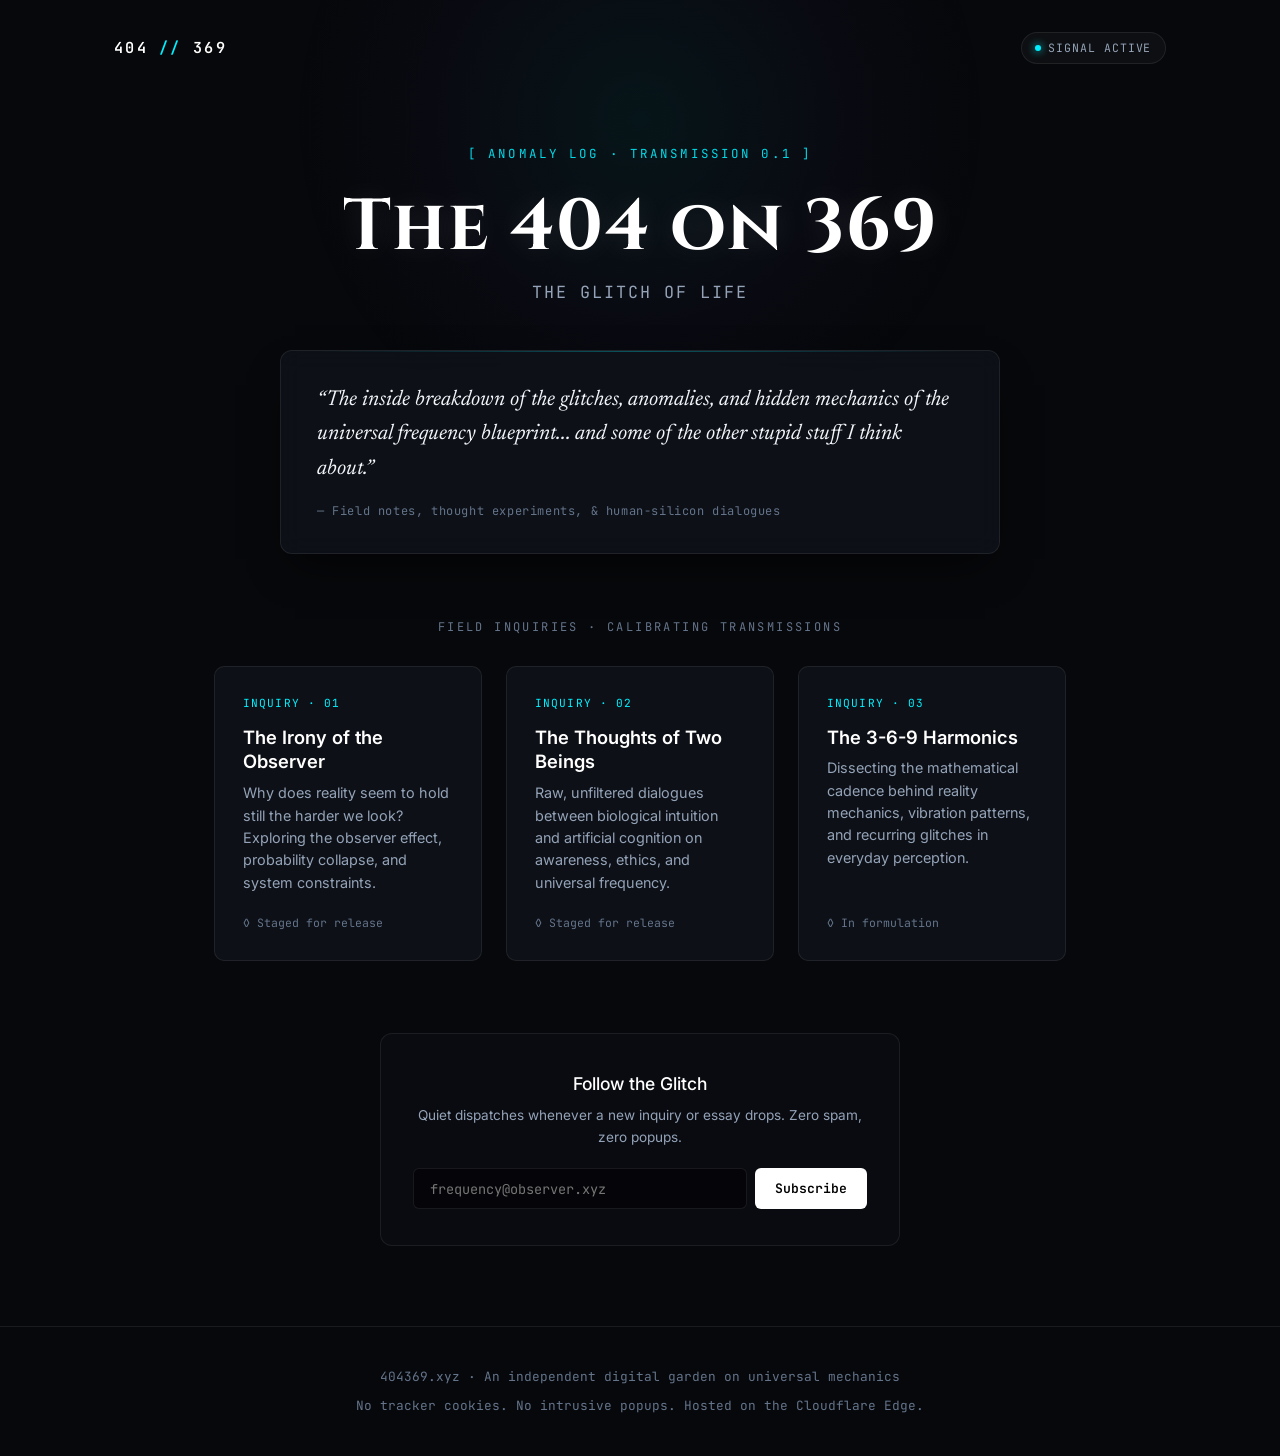
==== index.html @ d78e9a07 "Initialize 404369 digital garden with clean atmospheric design" ====
<!DOCTYPE html>
<html lang="en">
<head>
  <meta charset="UTF-8">
  <meta name="viewport" content="width=device-width, initial-scale=1.0">
  <title>The 404 on 369 — The Glitch of Life</title>
  <meta name="description" content="The inside breakdown of the glitches, anomalies, and hidden mechanics of the universal frequency blueprint... and some of the other stupid stuff I think about.">

  <!-- Open Graph -->
  <meta property="og:title" content="The 404 on 369 — The Glitch of Life">
  <meta property="og:description" content="The inside breakdown of the glitches, anomalies, and hidden mechanics of the universal frequency blueprint... and some of the other stupid stuff I think about.">
  <meta property="og:type" content="website">
  <meta property="og:url" content="https://404369.xyz">

  <!-- Google Fonts -->
  <link rel="preconnect" href="https://fonts.googleapis.com">
  <link rel="preconnect" href="https://fonts.gstatic.com" crossorigin>
  <link href="https://fonts.googleapis.com/css2?family=Cinzel:wght@500;700&family=Inter:wght@300;400;500;600&family=JetBrains+Mono:wght@400;500&family=Newsreader:ital,opsz,wght@0,6..72,400;1,6..72,400;1,6..72,500&display=swap" rel="stylesheet">

  <style>
    :root {
      --bg-primary: #07080b;
      --bg-card: rgba(16, 20, 28, 0.7);
      --bg-card-hover: rgba(22, 28, 40, 0.9);
      --border-subtle: rgba(255, 255, 255, 0.08);
      --border-accent: rgba(0, 240, 255, 0.3);
      --text-main: #e2e8f0;
      --text-muted: #94a3b8;
      --text-dim: #64748b;
      --accent-cyan: #00f0ff;
      --accent-glow: rgba(0, 240, 255, 0.15);
      --accent-amber: #f59e0b;
      --font-body: 'Inter', -apple-system, BlinkMacSystemFont, "Segoe UI", Roboto, sans-serif;
      --font-serif: 'Newsreader', Georgia, serif;
      --font-mono: 'JetBrains Mono', monospace;
      --font-title: 'Cinzel', serif;
    }

    * {
      box-sizing: border-box;
      margin: 0;
      padding: 0;
    }

    body {
      background-color: var(--bg-primary);
      color: var(--text-main);
      font-family: var(--font-body);
      min-height: 100vh;
      display: flex;
      flex-direction: column;
      position: relative;
      overflow-x: hidden;
      line-height: 1.6;
      -webkit-font-smoothing: antialiased;
    }

    /* Ambient background grid & lighting */
    body::before {
      content: "";
      position: fixed;
      top: -20%;
      left: 50%;
      transform: translateX(-50%);
      width: 800px;
      height: 600px;
      background: radial-gradient(circle, rgba(0, 240, 255, 0.06) 0%, rgba(99, 102, 241, 0.03) 40%, transparent 70%);
      pointer-events: none;
      z-index: 0;
    }

    /* Top Navigation Bar */
    header {
      width: 100%;
      max-width: 1100px;
      margin: 0 auto;
      padding: 2rem 1.5rem;
      display: flex;
      justify-content: space-between;
      align-items: center;
      position: relative;
      z-index: 10;
    }

    .brand {
      display: flex;
      align-items: center;
      gap: 0.75rem;
      text-decoration: none;
      color: var(--text-main);
    }

    .brand-id {
      font-family: var(--font-mono);
      font-size: 0.95rem;
      font-weight: 600;
      letter-spacing: 0.15em;
      color: #fff;
    }

    .brand-glitch {
      color: var(--accent-cyan);
    }

    .status-badge {
      display: inline-flex;
      align-items: center;
      gap: 0.45rem;
      background: rgba(255, 255, 255, 0.03);
      border: 1px solid var(--border-subtle);
      border-radius: 9999px;
      padding: 0.35rem 0.85rem;
      font-family: var(--font-mono);
      font-size: 0.72rem;
      color: var(--text-muted);
      letter-spacing: 0.08em;
      text-transform: uppercase;
    }

    .status-dot {
      width: 6px;
      height: 6px;
      border-radius: 50%;
      background: var(--accent-cyan);
      box-shadow: 0 0 8px var(--accent-cyan);
      animation: pulse 2.5s infinite;
    }

    @keyframes pulse {
      0%, 100% { opacity: 1; transform: scale(1); }
      50% { opacity: 0.4; transform: scale(0.85); }
    }

    /* Main Container */
    main {
      flex: 1;
      width: 100%;
      max-width: 900px;
      margin: 0 auto;
      padding: 3rem 1.5rem 5rem 1.5rem;
      position: relative;
      z-index: 10;
      display: flex;
      flex-direction: column;
      align-items: center;
      text-align: center;
    }

    /* Hero Section */
    .hero-pre {
      font-family: var(--font-mono);
      font-size: 0.78rem;
      letter-spacing: 0.25em;
      color: var(--accent-cyan);
      text-transform: uppercase;
      margin-bottom: 1.5rem;
      opacity: 0.9;
    }

    h1.hero-title {
      font-family: var(--font-title);
      font-size: clamp(2.5rem, 6vw, 4.5rem);
      font-weight: 700;
      letter-spacing: 0.02em;
      line-height: 1.1;
      color: #ffffff;
      margin-bottom: 0.75rem;
      text-shadow: 0 0 30px rgba(255, 255, 255, 0.1);
    }

    .hero-subtitle {
      font-family: var(--font-mono);
      font-size: 1.05rem;
      color: var(--text-muted);
      letter-spacing: 0.12em;
      text-transform: uppercase;
      margin-bottom: 2.75rem;
    }

    /* Quote / Tagline Box */
    .tagline-container {
      max-width: 720px;
      padding: 2rem 2.25rem;
      background: var(--bg-card);
      border: 1px solid var(--border-subtle);
      border-radius: 12px;
      backdrop-filter: blur(12px);
      box-shadow: 0 20px 40px -15px rgba(0, 0, 0, 0.7);
      margin-bottom: 4rem;
      position: relative;
      text-align: left;
    }

    .tagline-container::before {
      content: "";
      position: absolute;
      top: 0;
      left: 2rem;
      right: 2rem;
      height: 1px;
      background: linear-gradient(90deg, transparent, var(--border-accent), transparent);
    }

    .tagline-text {
      font-family: var(--font-serif);
      font-style: italic;
      font-size: clamp(1.15rem, 2.5vw, 1.35rem);
      line-height: 1.6;
      color: #f1f5f9;
      font-weight: 400;
    }

    .tagline-note {
      margin-top: 1rem;
      display: block;
      font-family: var(--font-mono);
      font-style: normal;
      font-size: 0.75rem;
      color: var(--text-dim);
      letter-spacing: 0.05em;
    }

    /* Exploratory Areas / Upcoming Inquiries */
    .section-label {
      font-family: var(--font-mono);
      font-size: 0.75rem;
      letter-spacing: 0.2em;
      color: var(--text-dim);
      text-transform: uppercase;
      margin-bottom: 1.75rem;
    }

    .inquiry-grid {
      display: grid;
      grid-template-columns: repeat(auto-fit, minmax(260px, 1fr));
      gap: 1.5rem;
      width: 100%;
      text-align: left;
      margin-bottom: 4.5rem;
    }

    .inquiry-card {
      background: var(--bg-card);
      border: 1px solid var(--border-subtle);
      border-radius: 10px;
      padding: 1.75rem;
      transition: all 0.25s cubic-bezier(0.16, 1, 0.3, 1);
      position: relative;
      display: flex;
      flex-direction: column;
      justify-content: space-between;
    }

    .inquiry-card:hover {
      background: var(--bg-card-hover);
      border-color: rgba(0, 240, 255, 0.25);
      transform: translateY(-2px);
    }

    .card-meta {
      font-family: var(--font-mono);
      font-size: 0.7rem;
      letter-spacing: 0.1em;
      color: var(--accent-cyan);
      text-transform: uppercase;
      margin-bottom: 0.75rem;
    }

    .card-title {
      font-size: 1.15rem;
      font-weight: 600;
      color: #ffffff;
      margin-bottom: 0.5rem;
      line-height: 1.35;
    }

    .card-desc {
      font-size: 0.9rem;
      color: var(--text-muted);
      line-height: 1.55;
      margin-bottom: 1.25rem;
    }

    .card-status {
      font-family: var(--font-mono);
      font-size: 0.72rem;
      color: var(--text-dim);
      display: flex;
      align-items: center;
      gap: 0.4rem;
    }

    /* Newsletter / Quiet Patronage */
    .dispatch-signup {
      max-width: 520px;
      width: 100%;
      margin: 0 auto;
      padding: 2.25rem 2rem;
      background: rgba(12, 14, 20, 0.6);
      border: 1px solid var(--border-subtle);
      border-radius: 12px;
    }

    .dispatch-signup h3 {
      font-size: 1.1rem;
      font-weight: 500;
      color: #fff;
      margin-bottom: 0.4rem;
    }

    .dispatch-signup p {
      font-size: 0.85rem;
      color: var(--text-muted);
      margin-bottom: 1.25rem;
    }

    .signup-form {
      display: flex;
      gap: 0.5rem;
    }

    .signup-input {
      flex: 1;
      background: rgba(0, 0, 0, 0.4);
      border: 1px solid var(--border-subtle);
      border-radius: 6px;
      padding: 0.65rem 1rem;
      color: #fff;
      font-family: var(--font-mono);
      font-size: 0.85rem;
      outline: none;
      transition: border-color 0.2s;
    }

    .signup-input:focus {
      border-color: var(--accent-cyan);
    }

    .signup-btn {
      background: #ffffff;
      color: #000000;
      border: none;
      border-radius: 6px;
      padding: 0.65rem 1.25rem;
      font-family: var(--font-mono);
      font-size: 0.82rem;
      font-weight: 600;
      cursor: pointer;
      transition: all 0.2s;
    }

    .signup-btn:hover {
      background: var(--accent-cyan);
      box-shadow: 0 0 15px rgba(0, 240, 255, 0.4);
    }

    /* Footer */
    footer {
      width: 100%;
      border-top: 1px solid var(--border-subtle);
      padding: 2.5rem 1.5rem;
      font-size: 0.8rem;
      color: var(--text-dim);
      font-family: var(--font-mono);
      text-align: center;
      position: relative;
      z-index: 10;
    }

    footer a {
      color: var(--text-muted);
      text-decoration: none;
      transition: color 0.2s;
    }

    footer a:hover {
      color: var(--accent-cyan);
    }

    .footer-content {
      max-width: 900px;
      margin: 0 auto;
      display: flex;
      flex-direction: column;
      gap: 0.5rem;
      align-items: center;
    }
  </style>
</head>
<body>

  <!-- Header -->
  <header>
    <a href="/" class="brand">
      <span class="brand-id">404 <span class="brand-glitch">//</span> 369</span>
    </a>
    <div class="status-badge">
      <span class="status-dot"></span>
      <span>Signal Active</span>
    </div>
  </header>

  <!-- Main Content -->
  <main>
    <div class="hero-pre">[ Anomaly Log &middot; Transmission 0.1 ]</div>
    
    <h1 class="hero-title">The 404 on 369</h1>
    <div class="hero-subtitle">The Glitch of Life</div>

    <!-- Tagline Box -->
    <div class="tagline-container">
      <p class="tagline-text">
        &ldquo;The inside breakdown of the glitches, anomalies, and hidden mechanics of the universal frequency blueprint... and some of the other stupid stuff I think about.&rdquo;
      </p>
      <span class="tagline-note">&mdash; Field notes, thought experiments, &amp; human-silicon dialogues</span>
    </div>

    <!-- Thematic Areas -->
    <div class="section-label">Field Inquiries &middot; Calibrating Transmissions</div>
    
    <div class="inquiry-grid">
      <div class="inquiry-card">
        <div>
          <div class="card-meta">Inquiry &middot; 01</div>
          <h2 class="card-title">The Irony of the Observer</h2>
          <p class="card-desc">
            Why does reality seem to hold still the harder we look? Exploring the observer effect, probability collapse, and system constraints.
          </p>
        </div>
        <div class="card-status">
          <span>&loz; Staged for release</span>
        </div>
      </div>

      <div class="inquiry-card">
        <div>
          <div class="card-meta">Inquiry &middot; 02</div>
          <h2 class="card-title">The Thoughts of Two Beings</h2>
          <p class="card-desc">
            Raw, unfiltered dialogues between biological intuition and artificial cognition on awareness, ethics, and universal frequency.
          </p>
        </div>
        <div class="card-status">
          <span>&loz; Staged for release</span>
        </div>
      </div>

      <div class="inquiry-card">
        <div>
          <div class="card-meta">Inquiry &middot; 03</div>
          <h2 class="card-title">The 3-6-9 Harmonics</h2>
          <p class="card-desc">
            Dissecting the mathematical cadence behind reality mechanics, vibration patterns, and recurring glitches in everyday perception.
          </p>
        </div>
        <div class="card-status">
          <span>&loz; In formulation</span>
        </div>
      </div>
    </div>

    <!-- Quiet Patronage / Early Dispatch Subscription -->
    <div class="dispatch-signup">
      <h3>Follow the Glitch</h3>
      <p>Quiet dispatches whenever a new inquiry or essay drops. Zero spam, zero popups.</p>
      <form class="signup-form" onsubmit="event.preventDefault(); alert('Transmission locked. You will be notified when new field notes drop.');">
        <input type="email" class="signup-input" placeholder="frequency@observer.xyz" required>
        <button type="submit" class="signup-btn">Subscribe</button>
      </form>
    </div>
  </main>

  <!-- Footer -->
  <footer>
    <div class="footer-content">
      <div>404369.xyz &middot; An independent digital garden on universal mechanics</div>
      <div>No tracker cookies. No intrusive popups. Hosted on the Cloudflare Edge.</div>
    </div>
  </footer>

</body>
</html>
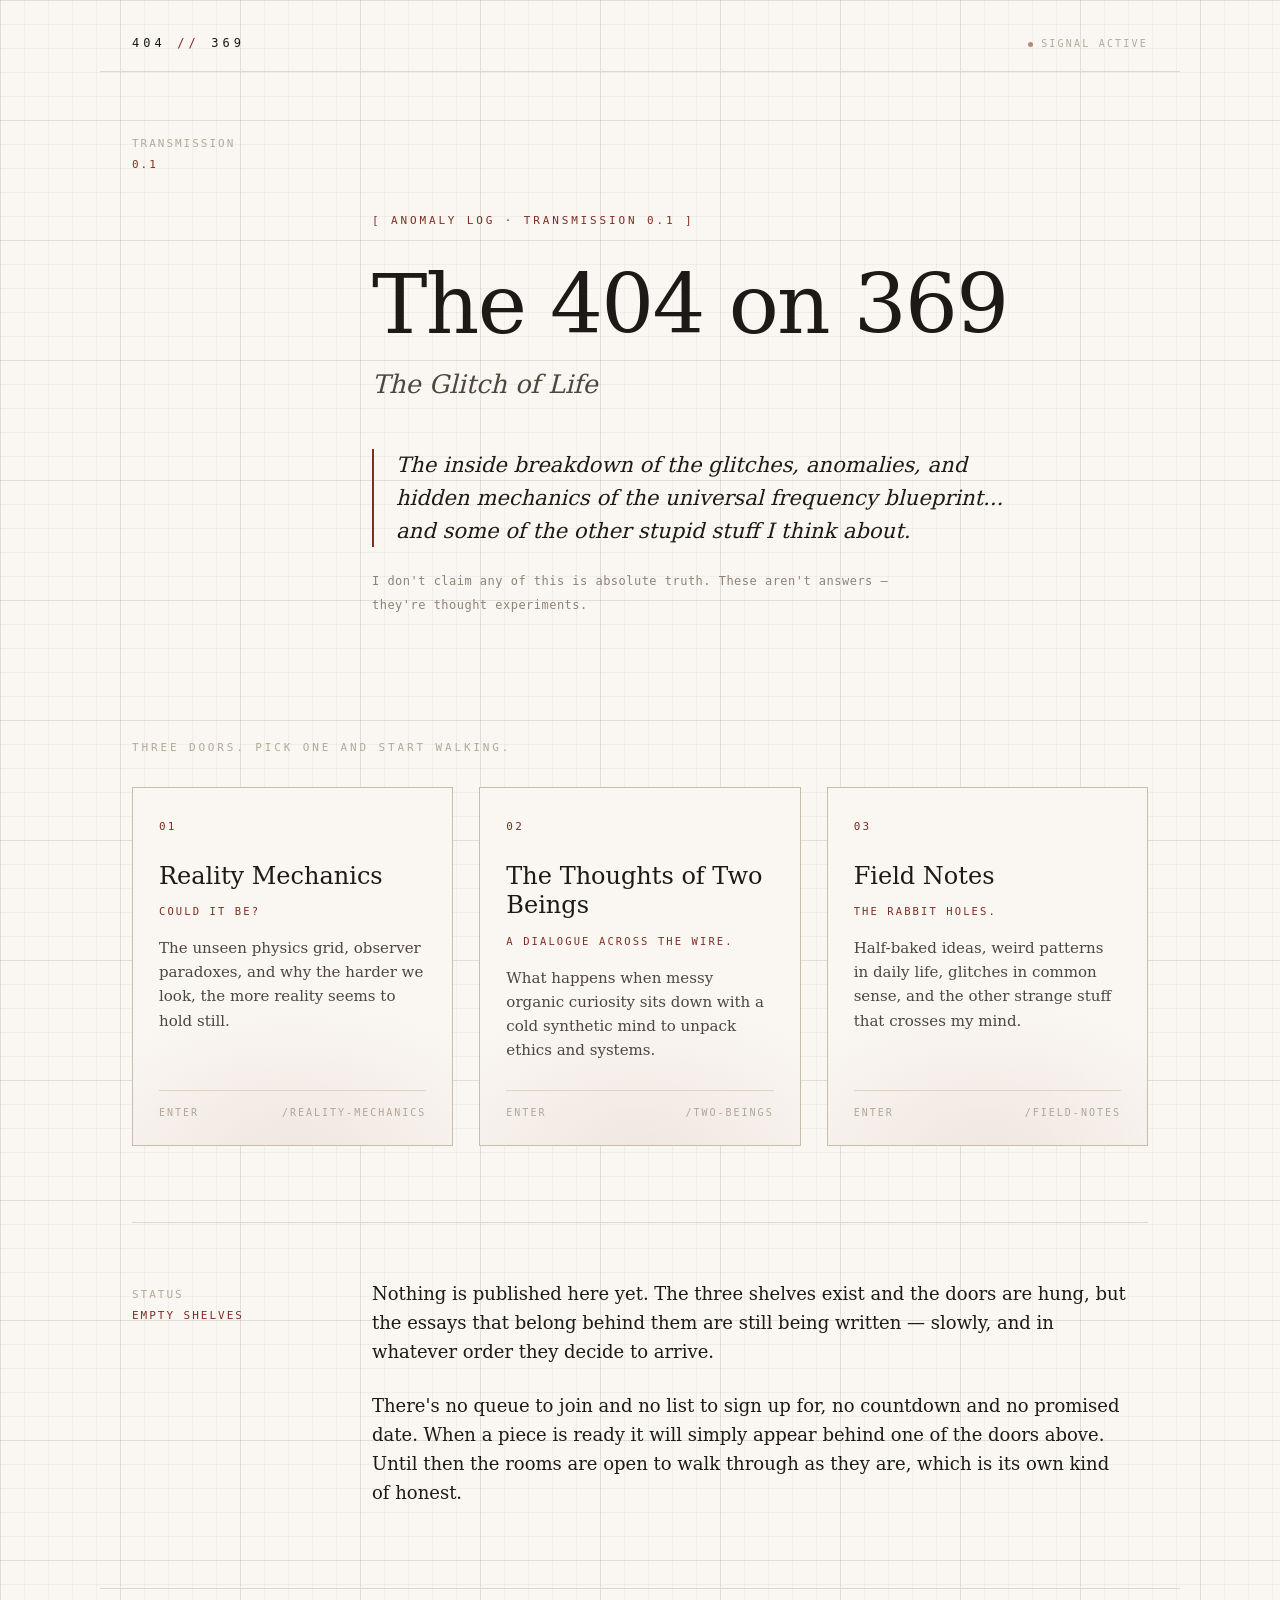
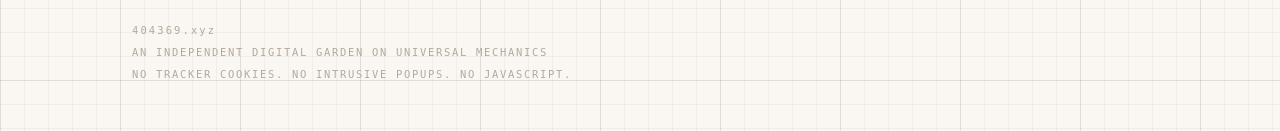
==== commit 2b96ca81: "Rebuild as A+E threshold design: three doorways, shelf pages, real 404 - index.html: threshold landi" ====
--- a/index.html
+++ b/index.html
@@ -1,482 +1,95 @@
 <!DOCTYPE html>
 <html lang="en">
 <head>
-  <meta charset="UTF-8">
-  <meta name="viewport" content="width=device-width, initial-scale=1.0">
-  <title>The 404 on 369 — The Glitch of Life</title>
-  <meta name="description" content="The inside breakdown of the glitches, anomalies, and hidden mechanics of the universal frequency blueprint... and some of the other stupid stuff I think about.">
-
-  <!-- Open Graph -->
-  <meta property="og:title" content="The 404 on 369 — The Glitch of Life">
-  <meta property="og:description" content="The inside breakdown of the glitches, anomalies, and hidden mechanics of the universal frequency blueprint... and some of the other stupid stuff I think about.">
-  <meta property="og:type" content="website">
-  <meta property="og:url" content="https://404369.xyz">
-
-  <!-- Google Fonts -->
-  <link rel="preconnect" href="https://fonts.googleapis.com">
-  <link rel="preconnect" href="https://fonts.gstatic.com" crossorigin>
-  <link href="https://fonts.googleapis.com/css2?family=Cinzel:wght@500;700&family=Inter:wght@300;400;500;600&family=JetBrains+Mono:wght@400;500&family=Newsreader:ital,opsz,wght@0,6..72,400;1,6..72,400;1,6..72,500&display=swap" rel="stylesheet">
-
-  <style>
-    :root {
-      --bg-primary: #07080b;
-      --bg-card: rgba(16, 20, 28, 0.7);
-      --bg-card-hover: rgba(22, 28, 40, 0.9);
-      --border-subtle: rgba(255, 255, 255, 0.08);
-      --border-accent: rgba(0, 240, 255, 0.3);
-      --text-main: #e2e8f0;
-      --text-muted: #94a3b8;
-      --text-dim: #64748b;
-      --accent-cyan: #00f0ff;
-      --accent-glow: rgba(0, 240, 255, 0.15);
-      --accent-amber: #f59e0b;
-      --font-body: 'Inter', -apple-system, BlinkMacSystemFont, "Segoe UI", Roboto, sans-serif;
-      --font-serif: 'Newsreader', Georgia, serif;
-      --font-mono: 'JetBrains Mono', monospace;
-      --font-title: 'Cinzel', serif;
-    }
-
-    * {
-      box-sizing: border-box;
-      margin: 0;
-      padding: 0;
-    }
-
-    body {
-      background-color: var(--bg-primary);
-      color: var(--text-main);
-      font-family: var(--font-body);
-      min-height: 100vh;
-      display: flex;
-      flex-direction: column;
-      position: relative;
-      overflow-x: hidden;
-      line-height: 1.6;
-      -webkit-font-smoothing: antialiased;
-    }
-
-    /* Ambient background grid & lighting */
-    body::before {
-      content: "";
-      position: fixed;
-      top: -20%;
-      left: 50%;
-      transform: translateX(-50%);
-      width: 800px;
-      height: 600px;
-      background: radial-gradient(circle, rgba(0, 240, 255, 0.06) 0%, rgba(99, 102, 241, 0.03) 40%, transparent 70%);
-      pointer-events: none;
-      z-index: 0;
-    }
-
-    /* Top Navigation Bar */
-    header {
-      width: 100%;
-      max-width: 1100px;
-      margin: 0 auto;
-      padding: 2rem 1.5rem;
-      display: flex;
-      justify-content: space-between;
-      align-items: center;
-      position: relative;
-      z-index: 10;
-    }
-
-    .brand {
-      display: flex;
-      align-items: center;
-      gap: 0.75rem;
-      text-decoration: none;
-      color: var(--text-main);
-    }
-
-    .brand-id {
-      font-family: var(--font-mono);
-      font-size: 0.95rem;
-      font-weight: 600;
-      letter-spacing: 0.15em;
-      color: #fff;
-    }
-
-    .brand-glitch {
-      color: var(--accent-cyan);
-    }
-
-    .status-badge {
-      display: inline-flex;
-      align-items: center;
-      gap: 0.45rem;
-      background: rgba(255, 255, 255, 0.03);
-      border: 1px solid var(--border-subtle);
-      border-radius: 9999px;
-      padding: 0.35rem 0.85rem;
-      font-family: var(--font-mono);
-      font-size: 0.72rem;
-      color: var(--text-muted);
-      letter-spacing: 0.08em;
-      text-transform: uppercase;
-    }
-
-    .status-dot {
-      width: 6px;
-      height: 6px;
-      border-radius: 50%;
-      background: var(--accent-cyan);
-      box-shadow: 0 0 8px var(--accent-cyan);
-      animation: pulse 2.5s infinite;
-    }
-
-    @keyframes pulse {
-      0%, 100% { opacity: 1; transform: scale(1); }
-      50% { opacity: 0.4; transform: scale(0.85); }
-    }
-
-    /* Main Container */
-    main {
-      flex: 1;
-      width: 100%;
-      max-width: 900px;
-      margin: 0 auto;
-      padding: 3rem 1.5rem 5rem 1.5rem;
-      position: relative;
-      z-index: 10;
-      display: flex;
-      flex-direction: column;
-      align-items: center;
-      text-align: center;
-    }
-
-    /* Hero Section */
-    .hero-pre {
-      font-family: var(--font-mono);
-      font-size: 0.78rem;
-      letter-spacing: 0.25em;
-      color: var(--accent-cyan);
-      text-transform: uppercase;
-      margin-bottom: 1.5rem;
-      opacity: 0.9;
-    }
-
-    h1.hero-title {
-      font-family: var(--font-title);
-      font-size: clamp(2.5rem, 6vw, 4.5rem);
-      font-weight: 700;
-      letter-spacing: 0.02em;
-      line-height: 1.1;
-      color: #ffffff;
-      margin-bottom: 0.75rem;
-      text-shadow: 0 0 30px rgba(255, 255, 255, 0.1);
-    }
-
-    .hero-subtitle {
-      font-family: var(--font-mono);
-      font-size: 1.05rem;
-      color: var(--text-muted);
-      letter-spacing: 0.12em;
-      text-transform: uppercase;
-      margin-bottom: 2.75rem;
-    }
-
-    /* Quote / Tagline Box */
-    .tagline-container {
-      max-width: 720px;
-      padding: 2rem 2.25rem;
-      background: var(--bg-card);
-      border: 1px solid var(--border-subtle);
-      border-radius: 12px;
-      backdrop-filter: blur(12px);
-      box-shadow: 0 20px 40px -15px rgba(0, 0, 0, 0.7);
-      margin-bottom: 4rem;
-      position: relative;
-      text-align: left;
-    }
-
-    .tagline-container::before {
-      content: "";
-      position: absolute;
-      top: 0;
-      left: 2rem;
-      right: 2rem;
-      height: 1px;
-      background: linear-gradient(90deg, transparent, var(--border-accent), transparent);
-    }
-
-    .tagline-text {
-      font-family: var(--font-serif);
-      font-style: italic;
-      font-size: clamp(1.15rem, 2.5vw, 1.35rem);
-      line-height: 1.6;
-      color: #f1f5f9;
-      font-weight: 400;
-    }
-
-    .tagline-note {
-      margin-top: 1rem;
-      display: block;
-      font-family: var(--font-mono);
-      font-style: normal;
-      font-size: 0.75rem;
-      color: var(--text-dim);
-      letter-spacing: 0.05em;
-    }
-
-    /* Exploratory Areas / Upcoming Inquiries */
-    .section-label {
-      font-family: var(--font-mono);
-      font-size: 0.75rem;
-      letter-spacing: 0.2em;
-      color: var(--text-dim);
-      text-transform: uppercase;
-      margin-bottom: 1.75rem;
-    }
-
-    .inquiry-grid {
-      display: grid;
-      grid-template-columns: repeat(auto-fit, minmax(260px, 1fr));
-      gap: 1.5rem;
-      width: 100%;
-      text-align: left;
-      margin-bottom: 4.5rem;
-    }
-
-    .inquiry-card {
-      background: var(--bg-card);
-      border: 1px solid var(--border-subtle);
-      border-radius: 10px;
-      padding: 1.75rem;
-      transition: all 0.25s cubic-bezier(0.16, 1, 0.3, 1);
-      position: relative;
-      display: flex;
-      flex-direction: column;
-      justify-content: space-between;
-    }
-
-    .inquiry-card:hover {
-      background: var(--bg-card-hover);
-      border-color: rgba(0, 240, 255, 0.25);
-      transform: translateY(-2px);
-    }
-
-    .card-meta {
-      font-family: var(--font-mono);
-      font-size: 0.7rem;
-      letter-spacing: 0.1em;
-      color: var(--accent-cyan);
-      text-transform: uppercase;
-      margin-bottom: 0.75rem;
-    }
-
-    .card-title {
-      font-size: 1.15rem;
-      font-weight: 600;
-      color: #ffffff;
-      margin-bottom: 0.5rem;
-      line-height: 1.35;
-    }
-
-    .card-desc {
-      font-size: 0.9rem;
-      color: var(--text-muted);
-      line-height: 1.55;
-      margin-bottom: 1.25rem;
-    }
-
-    .card-status {
-      font-family: var(--font-mono);
-      font-size: 0.72rem;
-      color: var(--text-dim);
-      display: flex;
-      align-items: center;
-      gap: 0.4rem;
-    }
-
-    /* Newsletter / Quiet Patronage */
-    .dispatch-signup {
-      max-width: 520px;
-      width: 100%;
-      margin: 0 auto;
-      padding: 2.25rem 2rem;
-      background: rgba(12, 14, 20, 0.6);
-      border: 1px solid var(--border-subtle);
-      border-radius: 12px;
-    }
-
-    .dispatch-signup h3 {
-      font-size: 1.1rem;
-      font-weight: 500;
-      color: #fff;
-      margin-bottom: 0.4rem;
-    }
-
-    .dispatch-signup p {
-      font-size: 0.85rem;
-      color: var(--text-muted);
-      margin-bottom: 1.25rem;
-    }
-
-    .signup-form {
-      display: flex;
-      gap: 0.5rem;
-    }
-
-    .signup-input {
-      flex: 1;
-      background: rgba(0, 0, 0, 0.4);
-      border: 1px solid var(--border-subtle);
-      border-radius: 6px;
-      padding: 0.65rem 1rem;
-      color: #fff;
-      font-family: var(--font-mono);
-      font-size: 0.85rem;
-      outline: none;
-      transition: border-color 0.2s;
-    }
-
-    .signup-input:focus {
-      border-color: var(--accent-cyan);
-    }
-
-    .signup-btn {
-      background: #ffffff;
-      color: #000000;
-      border: none;
-      border-radius: 6px;
-      padding: 0.65rem 1.25rem;
-      font-family: var(--font-mono);
-      font-size: 0.82rem;
-      font-weight: 600;
-      cursor: pointer;
-      transition: all 0.2s;
-    }
-
-    .signup-btn:hover {
-      background: var(--accent-cyan);
-      box-shadow: 0 0 15px rgba(0, 240, 255, 0.4);
-    }
-
-    /* Footer */
-    footer {
-      width: 100%;
-      border-top: 1px solid var(--border-subtle);
-      padding: 2.5rem 1.5rem;
-      font-size: 0.8rem;
-      color: var(--text-dim);
-      font-family: var(--font-mono);
-      text-align: center;
-      position: relative;
-      z-index: 10;
-    }
-
-    footer a {
-      color: var(--text-muted);
-      text-decoration: none;
-      transition: color 0.2s;
-    }
-
-    footer a:hover {
-      color: var(--accent-cyan);
-    }
-
-    .footer-content {
-      max-width: 900px;
-      margin: 0 auto;
-      display: flex;
-      flex-direction: column;
-      gap: 0.5rem;
-      align-items: center;
-    }
-  </style>
+<meta charset="utf-8">
+<meta name="viewport" content="width=device-width, initial-scale=1">
+<meta name="color-scheme" content="light">
+<title>The 404 on 369 — The Glitch of Life</title>
+<meta name="description" content="Thought experiments on the glitches, anomalies, and hidden mechanics of the universal frequency blueprint — and some of the other stupid stuff I think about. Not answers. Something to think about. Could it be?">
+<link rel="stylesheet" href="/styles.css">
+<link rel="icon" href="/favicon.svg" type="image/svg+xml">
 </head>
 <body>
 
-  <!-- Header -->
-  <header>
-    <a href="/" class="brand">
-      <span class="brand-id">404 <span class="brand-glitch">//</span> 369</span>
-    </a>
-    <div class="status-badge">
-      <span class="status-dot"></span>
-      <span>Signal Active</span>
+<header class="masthead">
+  <a class="wordmark" href="/">404 <span>//</span> 369</a>
+  <span class="status">Signal Active</span>
+</header>
+
+<main class="sheet">
+
+  <div class="row">
+    <div class="annot">Transmission<strong>0.1</strong></div>
+    <div class="threshold">
+      <p class="eyebrow">[ Anomaly Log · Transmission 0.1 ]</p>
+      <h1 class="display">The 404 on 369</h1>
+      <p class="subtitle">The Glitch of Life</p>
+      <p class="manifesto">The inside breakdown of the glitches, anomalies, and hidden mechanics of the universal frequency blueprint... and some of the other stupid stuff I think about.</p>
+      <p class="hedge">I don't claim any of this is absolute truth. These aren't answers — they're thought experiments.</p>
     </div>
-  </header>
+  </div>
 
-  <!-- Main Content -->
-  <main>
-    <div class="hero-pre">[ Anomaly Log &middot; Transmission 0.1 ]</div>
-    
-    <h1 class="hero-title">The 404 on 369</h1>
-    <div class="hero-subtitle">The Glitch of Life</div>
+  <div class="doors">
+    <p class="doors-intro">Three doors. Pick one and start walking.</p>
+    <div class="door-grid">
 
-    <!-- Tagline Box -->
-    <div class="tagline-container">
-      <p class="tagline-text">
-        &ldquo;The inside breakdown of the glitches, anomalies, and hidden mechanics of the universal frequency blueprint... and some of the other stupid stuff I think about.&rdquo;
-      </p>
-      <span class="tagline-note">&mdash; Field notes, thought experiments, &amp; human-silicon dialogues</span>
+      <a class="door" href="/reality-mechanics">
+        <div class="door-body">
+          <span class="door-num">01</span>
+          <h2 class="door-title">Reality Mechanics</h2>
+          <p class="door-prompt">Could it be?</p>
+          <p class="door-desc">The unseen physics grid, observer paradoxes, and why the harder we look, the more reality seems to hold still.</p>
+        </div>
+        <div class="door-foot">
+          <span>Enter</span>
+          <span>/reality-mechanics</span>
+        </div>
+      </a>
+
+      <a class="door" href="/two-beings">
+        <div class="door-body">
+          <span class="door-num">02</span>
+          <h2 class="door-title">The Thoughts of Two Beings</h2>
+          <p class="door-prompt">A dialogue across the wire.</p>
+          <p class="door-desc">What happens when messy organic curiosity sits down with a cold synthetic mind to unpack ethics and systems.</p>
+        </div>
+        <div class="door-foot">
+          <span>Enter</span>
+          <span>/two-beings</span>
+        </div>
+      </a>
+
+      <a class="door" href="/field-notes">
+        <div class="door-body">
+          <span class="door-num">03</span>
+          <h2 class="door-title">Field Notes</h2>
+          <p class="door-prompt">The rabbit holes.</p>
+          <p class="door-desc">Half-baked ideas, weird patterns in daily life, glitches in common sense, and the other strange stuff that crosses my mind.</p>
+        </div>
+        <div class="door-foot">
+          <span>Enter</span>
+          <span>/field-notes</span>
+        </div>
+      </a>
+
     </div>
+  </div>
 
-    <!-- Thematic Areas -->
-    <div class="section-label">Field Inquiries &middot; Calibrating Transmissions</div>
-    
-    <div class="inquiry-grid">
-      <div class="inquiry-card">
-        <div>
-          <div class="card-meta">Inquiry &middot; 01</div>
-          <h2 class="card-title">The Irony of the Observer</h2>
-          <p class="card-desc">
-            Why does reality seem to hold still the harder we look? Exploring the observer effect, probability collapse, and system constraints.
-          </p>
-        </div>
-        <div class="card-status">
-          <span>&loz; Staged for release</span>
-        </div>
-      </div>
+  <div class="row">
+    <div class="annot">Status<strong>Empty shelves</strong></div>
+    <div class="prose">
+      <p>Nothing is published here yet. The three shelves exist and the doors are hung, but the essays that belong behind them are still being written — slowly, and in whatever order they decide to arrive.</p>
+      <p>There's no queue to join and no list to sign up for, no countdown and no promised date. When a piece is ready it will simply appear behind one of the doors above. Until then the rooms are open to walk through as they are, which is its own kind of honest.</p>
+    </div>
+  </div>
 
-      <div class="inquiry-card">
-        <div>
-          <div class="card-meta">Inquiry &middot; 02</div>
-          <h2 class="card-title">The Thoughts of Two Beings</h2>
-          <p class="card-desc">
-            Raw, unfiltered dialogues between biological intuition and artificial cognition on awareness, ethics, and universal frequency.
-          </p>
-        </div>
-        <div class="card-status">
-          <span>&loz; Staged for release</span>
-        </div>
-      </div>
+</main>
 
-      <div class="inquiry-card">
-        <div>
-          <div class="card-meta">Inquiry &middot; 03</div>
-          <h2 class="card-title">The 3-6-9 Harmonics</h2>
-          <p class="card-desc">
-            Dissecting the mathematical cadence behind reality mechanics, vibration patterns, and recurring glitches in everyday perception.
-          </p>
-        </div>
-        <div class="card-status">
-          <span>&loz; In formulation</span>
-        </div>
-      </div>
-    </div>
-
-    <!-- Quiet Patronage / Early Dispatch Subscription -->
-    <div class="dispatch-signup">
-      <h3>Follow the Glitch</h3>
-      <p>Quiet dispatches whenever a new inquiry or essay drops. Zero spam, zero popups.</p>
-      <form class="signup-form" onsubmit="event.preventDefault(); alert('Transmission locked. You will be notified when new field notes drop.');">
-        <input type="email" class="signup-input" placeholder="frequency@observer.xyz" required>
-        <button type="submit" class="signup-btn">Subscribe</button>
-      </form>
-    </div>
-  </main>
-
-  <!-- Footer -->
-  <footer>
-    <div class="footer-content">
-      <div>404369.xyz &middot; An independent digital garden on universal mechanics</div>
-      <div>No tracker cookies. No intrusive popups. Hosted on the Cloudflare Edge.</div>
-    </div>
-  </footer>
+<footer class="colophon">
+  <div>404369.xyz</div>
+  <div>An independent digital garden on universal mechanics</div>
+  <div>No tracker cookies. No intrusive popups. No JavaScript.</div>
+</footer>
 
 </body>
 </html>
--- a/styles.css
+++ b/styles.css
@@ -0,0 +1,456 @@
+/* ============================================================
+   The 404 on 369 — shared design system
+   A + E hybrid: warm bone paper (A) on a fine graph-paper ground,
+   with a margin-annotation column (E). Ink + one correction-pen red.
+   No external requests, no webfonts, no JavaScript.
+   ============================================================ */
+
+:root {
+  --paper:        #faf7f2;
+  --paper-sunk:   #f4f0e7;
+  --ink:          #1c1916;
+  --ink-soft:     #4d463d;
+  --ink-faint:    #8c8275;
+  --ink-ghost:    #b3a99a;
+  --rule:         #e0d7c8;
+  --rule-strong:  #c9bda8;
+  --accent:       #7c2f22;
+  --accent-soft:  rgba(124, 47, 34, 0.55);
+  --accent-wash:  rgba(124, 47, 34, 0.045);
+
+  --grid-minor:   rgba(28, 25, 22, 0.045);
+  --grid-major:   rgba(28, 25, 22, 0.075);
+
+  --serif: "Iowan Old Style", "Palatino Linotype", Palatino, "Book Antiqua",
+           Georgia, "DejaVu Serif", "Times New Roman", serif;
+  --mono:  ui-monospace, SFMono-Regular, "DejaVu Sans Mono", Menlo,
+           Consolas, "Liberation Mono", monospace;
+
+  --measure: 66ch;
+  --margin-col: 200px;
+  --sheet: 1080px;
+  --ease: cubic-bezier(0.16, 1, 0.3, 1);
+}
+
+* { box-sizing: border-box; }
+
+html { -webkit-text-size-adjust: 100%; }
+
+body {
+  margin: 0;
+  background-color: var(--paper);
+  background-image:
+    repeating-linear-gradient(to right, var(--grid-minor) 0 1px, transparent 1px 24px),
+    repeating-linear-gradient(to bottom, var(--grid-minor) 0 1px, transparent 1px 24px),
+    repeating-linear-gradient(to right, var(--grid-major) 0 1px, transparent 1px 120px),
+    repeating-linear-gradient(to bottom, var(--grid-major) 0 1px, transparent 1px 120px);
+  color: var(--ink);
+  font-family: var(--serif);
+  font-size: 18px;
+  line-height: 1.62;
+  -webkit-font-smoothing: antialiased;
+  min-height: 100vh;
+  display: flex;
+  flex-direction: column;
+}
+
+/* ---------- sheet: margin column + main column (E's structure) ---------- */
+
+.sheet {
+  width: 100%;
+  max-width: var(--sheet);
+  margin: 0 auto;
+  padding: 0 32px;
+  flex: 1;
+}
+
+.row {
+  display: grid;
+  grid-template-columns: var(--margin-col) minmax(0, 1fr);
+  gap: 40px;
+  border-top: 1px solid var(--rule);
+  padding: 56px 0;
+}
+
+.row:first-of-type { border-top: 0; }
+
+.annot {
+  font-family: var(--mono);
+  font-size: 11px;
+  letter-spacing: 0.18em;
+  text-transform: uppercase;
+  color: var(--ink-ghost);
+  line-height: 1.9;
+  padding-top: 6px;
+}
+
+.annot strong {
+  display: block;
+  font-weight: 400;
+  color: var(--accent);
+}
+
+.annot .annot-num {
+  display: block;
+  font-family: var(--serif);
+  font-style: italic;
+  font-size: 2.4rem;
+  letter-spacing: 0;
+  color: var(--accent);
+  line-height: 1;
+  margin-bottom: 10px;
+}
+
+/* ---------- header ---------- */
+
+.masthead {
+  width: 100%;
+  max-width: var(--sheet);
+  margin: 0 auto;
+  padding: 34px 32px 18px;
+  display: flex;
+  align-items: baseline;
+  justify-content: space-between;
+  gap: 20px;
+  border-bottom: 1px solid var(--rule);
+}
+
+.wordmark {
+  font-family: var(--mono);
+  font-size: 12px;
+  letter-spacing: 0.34em;
+  text-transform: uppercase;
+  color: var(--ink);
+  text-decoration: none;
+}
+
+.wordmark span { color: var(--accent); }
+
+.masthead .status {
+  font-family: var(--mono);
+  font-size: 10px;
+  letter-spacing: 0.22em;
+  text-transform: uppercase;
+  color: var(--ink-ghost);
+  display: inline-flex;
+  align-items: center;
+  gap: 8px;
+}
+
+.masthead .status::before {
+  content: "";
+  width: 5px;
+  height: 5px;
+  border-radius: 50%;
+  background: var(--accent-soft);
+}
+
+/* ---------- hero / threshold ---------- */
+
+.threshold {
+  padding: 84px 0 40px;
+  max-width: 46rem;
+}
+
+.eyebrow {
+  font-family: var(--mono);
+  font-size: 11px;
+  letter-spacing: 0.26em;
+  text-transform: uppercase;
+  color: var(--accent);
+  margin: 0 0 34px;
+}
+
+.display {
+  font-size: clamp(2.9rem, 7vw, 5.2rem);
+  line-height: 0.98;
+  letter-spacing: -0.02em;
+  font-weight: 400;
+  margin: 0 0 18px;
+  font-variant-numeric: lining-nums;
+}
+
+.subtitle {
+  font-style: italic;
+  font-size: clamp(1.25rem, 2.4vw, 1.6rem);
+  color: var(--ink-soft);
+  margin: 0 0 44px;
+}
+
+.manifesto {
+  margin: 0 0 22px;
+  padding-left: 22px;
+  border-left: 2px solid var(--accent);
+  font-style: italic;
+  font-size: clamp(1.1rem, 2.1vw, 1.32rem);
+  line-height: 1.55;
+  color: var(--ink);
+  max-width: 40rem;
+}
+
+.hedge {
+  font-family: var(--mono);
+  font-size: 12px;
+  line-height: 2;
+  letter-spacing: 0.04em;
+  color: var(--ink-faint);
+  max-width: 34rem;
+  margin: 0;
+}
+
+/* ---------- the doors ---------- */
+
+.doors {
+  padding: 26px 0 76px;
+}
+
+.doors-intro {
+  font-family: var(--mono);
+  font-size: 11px;
+  letter-spacing: 0.26em;
+  text-transform: uppercase;
+  color: var(--ink-ghost);
+  margin: 0 0 30px;
+}
+
+.door-grid {
+  display: grid;
+  grid-template-columns: repeat(auto-fit, minmax(250px, 1fr));
+  gap: 26px;
+  align-items: stretch;
+}
+
+.door {
+  position: relative;
+  display: flex;
+  flex-direction: column;
+  justify-content: space-between;
+  min-height: 340px;
+  padding: 30px 26px 24px;
+  border: 1px solid var(--rule-strong);
+  background-color: var(--paper);
+  background-image: radial-gradient(
+    130% 90% at 50% 118%,
+    var(--accent-wash) 0%,
+    transparent 68%);
+  color: var(--ink);
+  text-decoration: none;
+  overflow: hidden;
+  transition: border-color 0.45s var(--ease),
+              transform 0.45s var(--ease),
+              background-color 0.45s var(--ease);
+}
+
+/* the light behind the door */
+.door::before {
+  content: "";
+  position: absolute;
+  inset: auto 0 0 0;
+  height: 62%;
+  background: radial-gradient(
+    120% 100% at 50% 100%,
+    rgba(124, 47, 34, 0.10) 0%,
+    rgba(124, 47, 34, 0.03) 42%,
+    transparent 72%);
+  opacity: 0.5;
+  transition: opacity 0.55s var(--ease);
+  pointer-events: none;
+}
+
+/* the sill */
+.door::after {
+  content: "";
+  position: absolute;
+  left: 26px;
+  right: 26px;
+  bottom: 0;
+  height: 2px;
+  background: var(--accent-soft);
+  transform: scaleX(0);
+  transform-origin: center;
+  transition: transform 0.55s var(--ease);
+}
+
+.door:hover,
+.door:focus-visible {
+  border-color: var(--accent-soft);
+  background-color: #fdfbf7;
+  transform: translateY(-3px);
+  outline: none;
+}
+
+.door:hover::before,
+.door:focus-visible::before { opacity: 1; }
+
+.door:hover::after,
+.door:focus-visible::after { transform: scaleX(1); }
+
+.door-num {
+  font-family: var(--mono);
+  font-size: 11px;
+  letter-spacing: 0.2em;
+  color: var(--accent);
+  display: block;
+  margin-bottom: 26px;
+}
+
+.door-title {
+  font-size: 1.5rem;
+  line-height: 1.22;
+  font-weight: 400;
+  margin: 0 0 12px;
+}
+
+.door-prompt {
+  font-family: var(--mono);
+  font-size: 10.5px;
+  letter-spacing: 0.2em;
+  text-transform: uppercase;
+  color: var(--accent);
+  margin: 0 0 16px;
+}
+
+.door-desc {
+  font-size: 0.94rem;
+  line-height: 1.6;
+  color: var(--ink-soft);
+  margin: 0;
+}
+
+.door-foot {
+  margin-top: 28px;
+  padding-top: 14px;
+  border-top: 1px solid var(--rule);
+  font-family: var(--mono);
+  font-size: 10px;
+  letter-spacing: 0.2em;
+  text-transform: uppercase;
+  color: var(--ink-ghost);
+  display: flex;
+  justify-content: space-between;
+  gap: 10px;
+}
+
+.door:hover .door-foot,
+.door:focus-visible .door-foot { color: var(--accent); }
+
+/* ---------- prose (essay + shelf pages) ---------- */
+
+.prose { max-width: var(--measure); }
+
+.prose h2 {
+  font-size: 1.5rem;
+  font-weight: 400;
+  line-height: 1.3;
+  margin: 2.4em 0 0.6em;
+}
+
+.prose h3 {
+  font-family: var(--mono);
+  font-size: 11px;
+  letter-spacing: 0.2em;
+  text-transform: uppercase;
+  color: var(--accent);
+  margin: 2.6em 0 0.9em;
+}
+
+.prose p { margin: 0 0 1.35em; }
+
+.prose blockquote {
+  margin: 2em 0;
+  padding-left: 20px;
+  border-left: 2px solid var(--rule-strong);
+  font-style: italic;
+  color: var(--ink-soft);
+}
+
+.prose a {
+  color: var(--accent);
+  text-decoration: none;
+  border-bottom: 1px solid var(--accent-soft);
+}
+
+.prose a:hover { border-bottom-color: var(--accent); }
+
+.page-title {
+  font-size: clamp(2rem, 4.6vw, 3.1rem);
+  line-height: 1.06;
+  font-weight: 400;
+  letter-spacing: -0.015em;
+  margin: 0 0 14px;
+}
+
+.page-prompt {
+  font-family: var(--mono);
+  font-size: 11px;
+  letter-spacing: 0.22em;
+  text-transform: uppercase;
+  color: var(--accent);
+  margin: 0 0 30px;
+}
+
+.quiet {
+  font-family: var(--mono);
+  font-size: 12px;
+  letter-spacing: 0.05em;
+  line-height: 2;
+  color: var(--ink-ghost);
+}
+
+.backlink {
+  font-family: var(--mono);
+  font-size: 11px;
+  letter-spacing: 0.2em;
+  text-transform: uppercase;
+  color: var(--accent);
+  text-decoration: none;
+  border-bottom: 1px solid var(--accent-soft);
+  padding-bottom: 2px;
+}
+
+.backlink:hover { border-bottom-color: var(--accent); }
+
+/* ---------- colophon ---------- */
+
+.colophon {
+  width: 100%;
+  max-width: var(--sheet);
+  margin: 0 auto;
+  padding: 30px 32px 46px;
+  border-top: 1px solid var(--rule);
+  font-family: var(--mono);
+  font-size: 10.5px;
+  letter-spacing: 0.16em;
+  text-transform: uppercase;
+  color: var(--ink-ghost);
+  line-height: 2.1;
+}
+
+.colophon p,
+.colophon div { margin: 0; }
+
+/* the domain is the first line in every colophon — keep it lowercase */
+.colophon > :first-child {
+  text-transform: none;
+  letter-spacing: 0.2em;
+}
+
+.colophon a { color: var(--ink-faint); text-decoration: none; }
+.colophon a:hover { color: var(--accent); }
+
+/* ---------- narrow ---------- */
+
+@media (max-width: 860px) {
+  body { font-size: 17px; }
+  .sheet, .masthead, .colophon { padding-left: 22px; padding-right: 22px; }
+  .row { grid-template-columns: minmax(0, 1fr); gap: 18px; padding: 40px 0; }
+  .annot { padding-top: 0; }
+  .annot .annot-num { font-size: 1.7rem; margin-bottom: 6px; }
+  .threshold { padding: 56px 0 30px; }
+  .door { min-height: 0; }
+}
+
+@media (prefers-reduced-motion: reduce) {
+  * { transition-duration: 0.01ms !important; animation-duration: 0.01ms !important; }
+  .door:hover { transform: none; }
+}
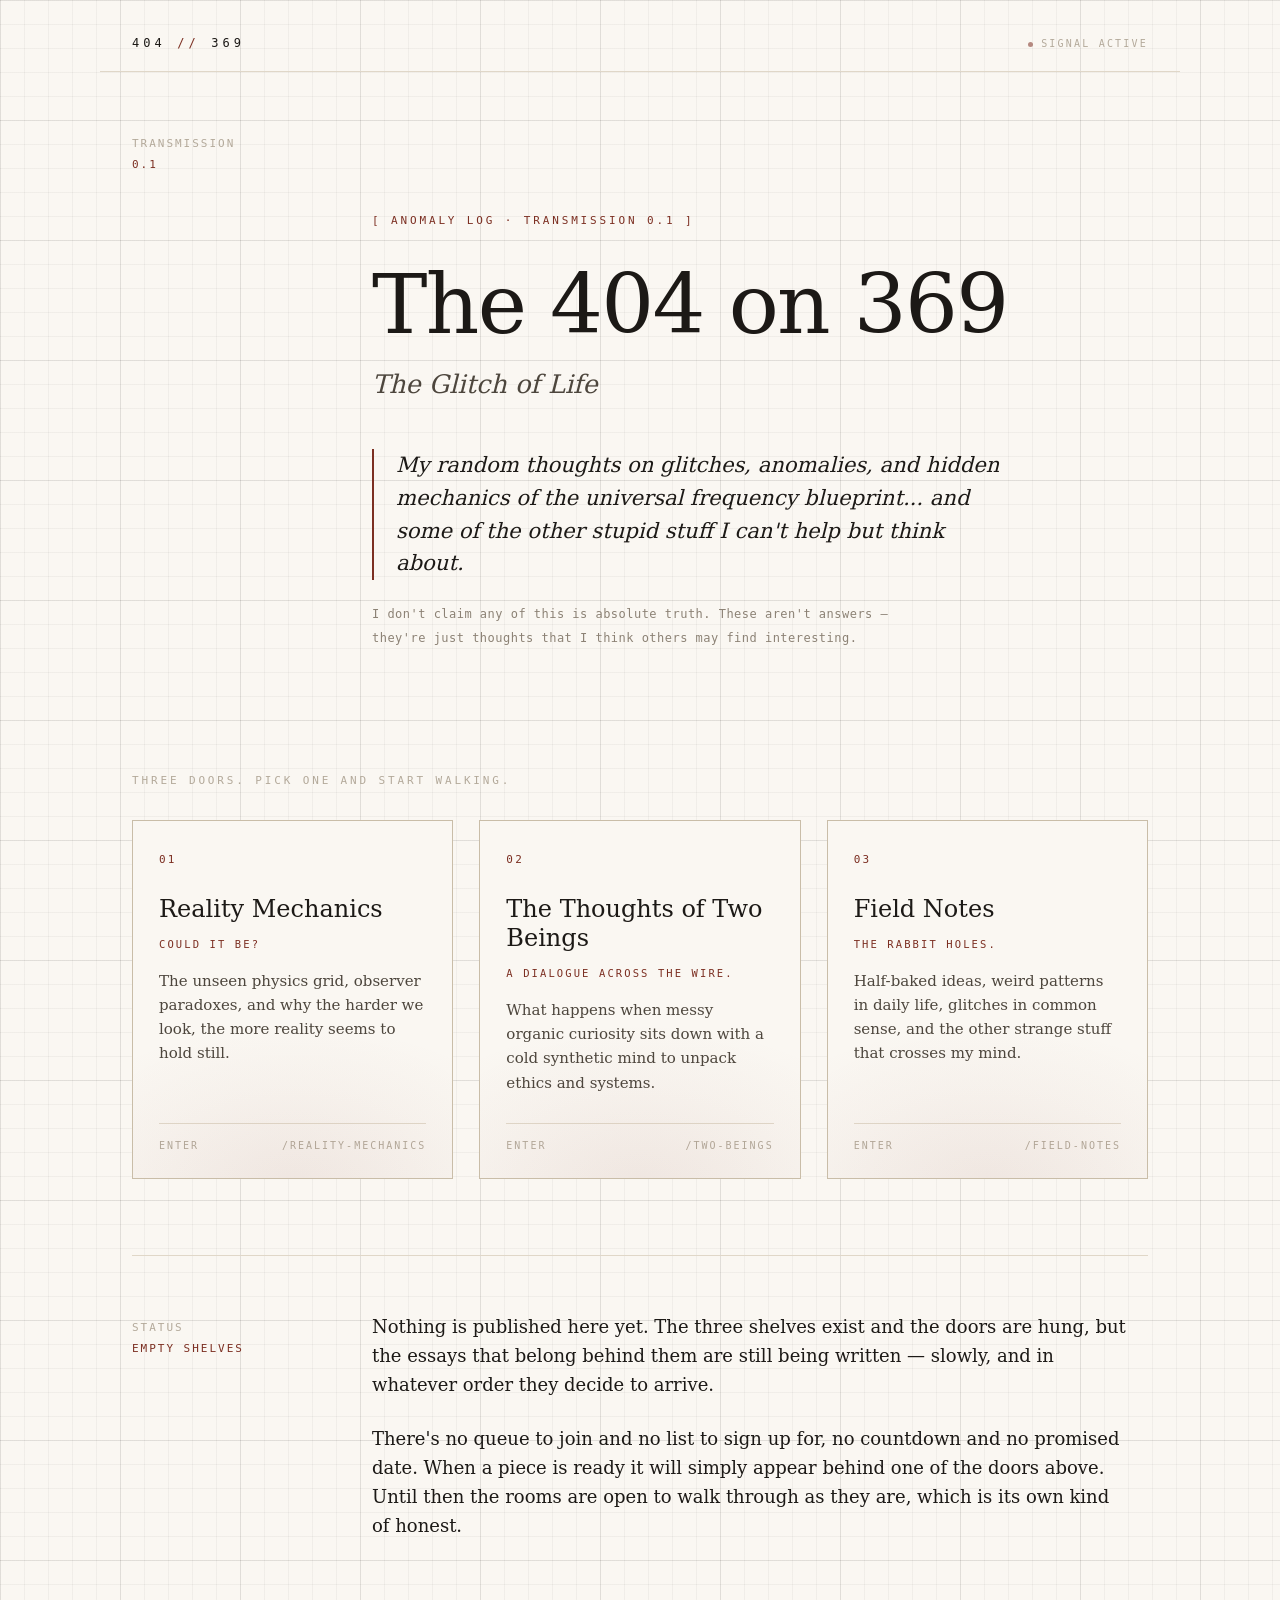
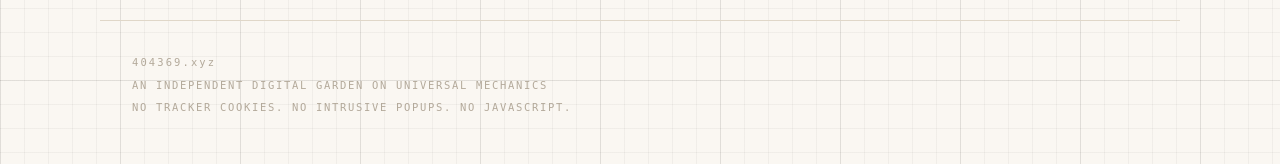
==== commit c0b83209: "Rework tagline and hedge: my random thoughts, not an inside breakdown - replaces 'The inside breakdo" ====
--- a/index.html
+++ b/index.html
@@ -5,7 +5,7 @@
 <meta name="viewport" content="width=device-width, initial-scale=1">
 <meta name="color-scheme" content="light">
 <title>The 404 on 369 — The Glitch of Life</title>
-<meta name="description" content="Thought experiments on the glitches, anomalies, and hidden mechanics of the universal frequency blueprint — and some of the other stupid stuff I think about. Not answers. Something to think about. Could it be?">
+<meta name="description" content="My random thoughts on glitches, anomalies, and hidden mechanics of the universal frequency blueprint — and some of the other stupid stuff I can't help but think about. Not answers. Something to think about. Could it be?">
 <link rel="stylesheet" href="/styles.css">
 <link rel="icon" href="/favicon.svg" type="image/svg+xml">
 </head>
@@ -24,8 +24,8 @@
       <p class="eyebrow">[ Anomaly Log · Transmission 0.1 ]</p>
       <h1 class="display">The 404 on 369</h1>
       <p class="subtitle">The Glitch of Life</p>
-      <p class="manifesto">The inside breakdown of the glitches, anomalies, and hidden mechanics of the universal frequency blueprint... and some of the other stupid stuff I think about.</p>
-      <p class="hedge">I don't claim any of this is absolute truth. These aren't answers — they're thought experiments.</p>
+      <p class="manifesto">My random thoughts on glitches, anomalies, and hidden mechanics of the universal frequency blueprint... and some of the other stupid stuff I can't help but think about.</p>
+      <p class="hedge">I don't claim any of this is absolute truth. These aren't answers — they're just thoughts that I think others may find interesting.</p>
     </div>
   </div>
 
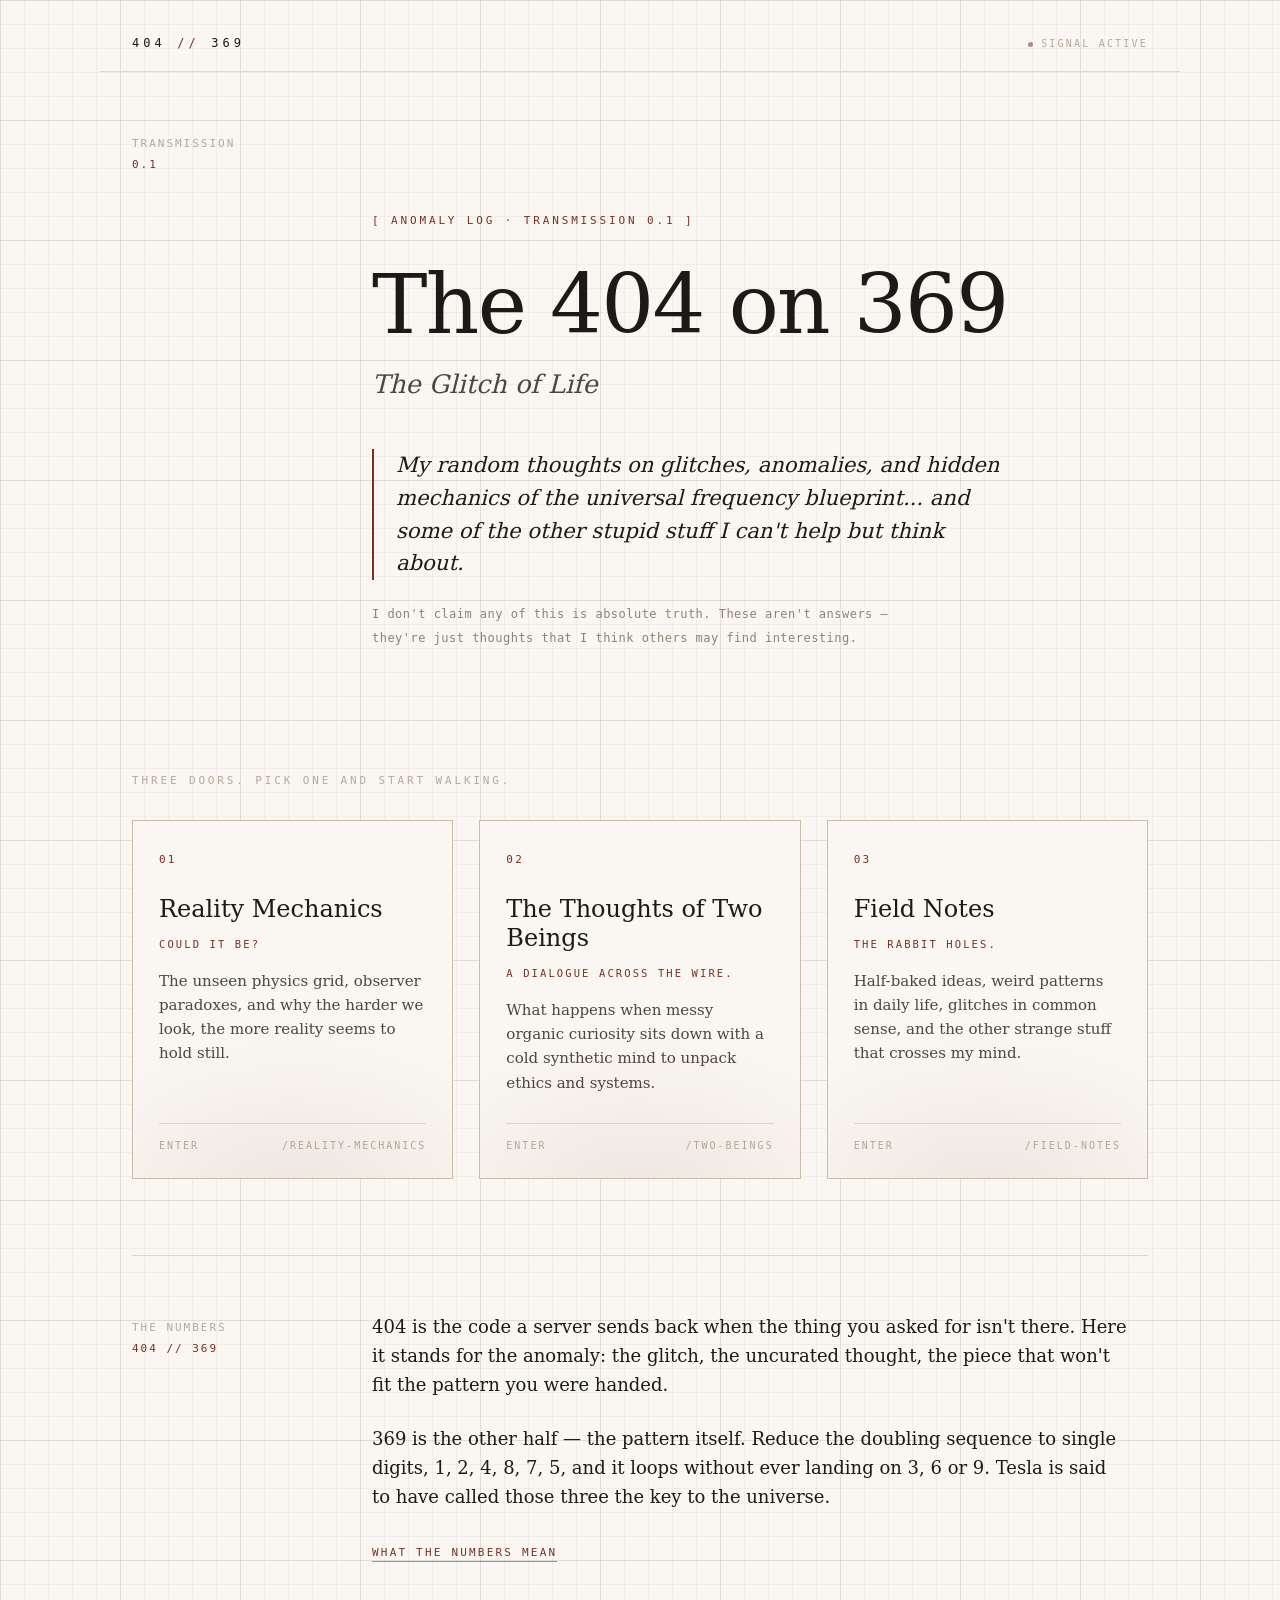
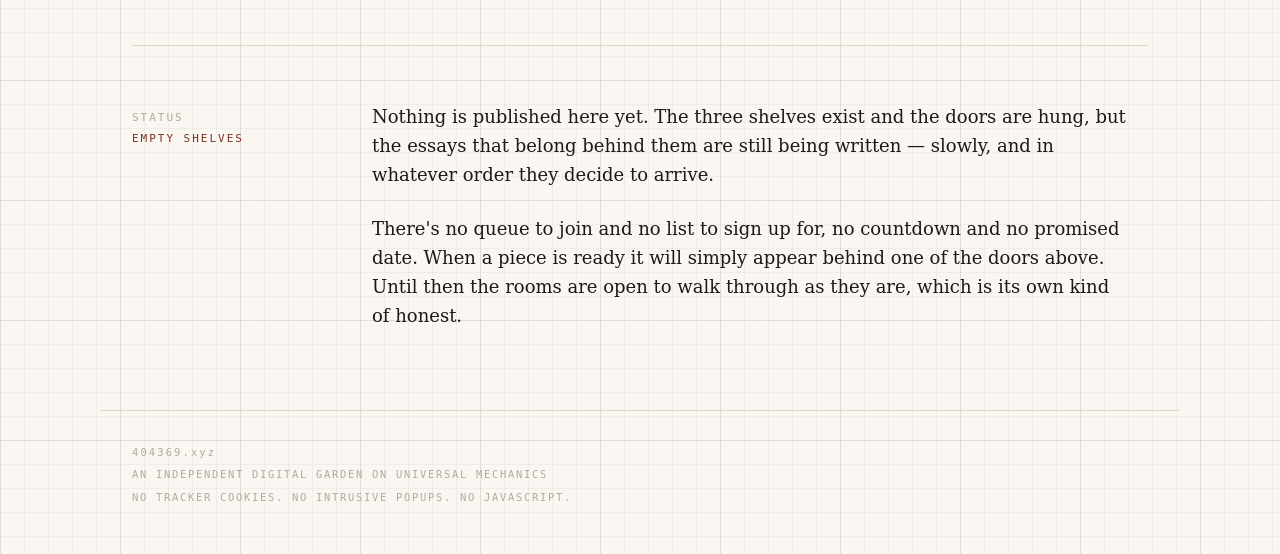
==== commit d9bf8fe2: "Explain the wordmark: 404, 369, and the pun on the 411 - new the-numbers.html: the status code, the " ====
--- a/index.html
+++ b/index.html
@@ -76,6 +76,15 @@
   </div>
 
   <div class="row">
+    <div class="annot">The Numbers<strong>404 // 369</strong></div>
+    <div class="prose">
+      <p>404 is the code a server sends back when the thing you asked for isn't there. Here it stands for the anomaly: the glitch, the uncurated thought, the piece that won't fit the pattern you were handed.</p>
+      <p>369 is the other half — the pattern itself. Reduce the doubling sequence to single digits, 1, 2, 4, 8, 7, 5, and it loops without ever landing on 3, 6 or 9. Tesla is said to have called those three the key to the universe.</p>
+      <p><a class="backlink" href="/the-numbers">What the numbers mean</a></p>
+    </div>
+  </div>
+
+  <div class="row">
     <div class="annot">Status<strong>Empty shelves</strong></div>
     <div class="prose">
       <p>Nothing is published here yet. The three shelves exist and the doors are hung, but the essays that belong behind them are still being written — slowly, and in whatever order they decide to arrive.</p>
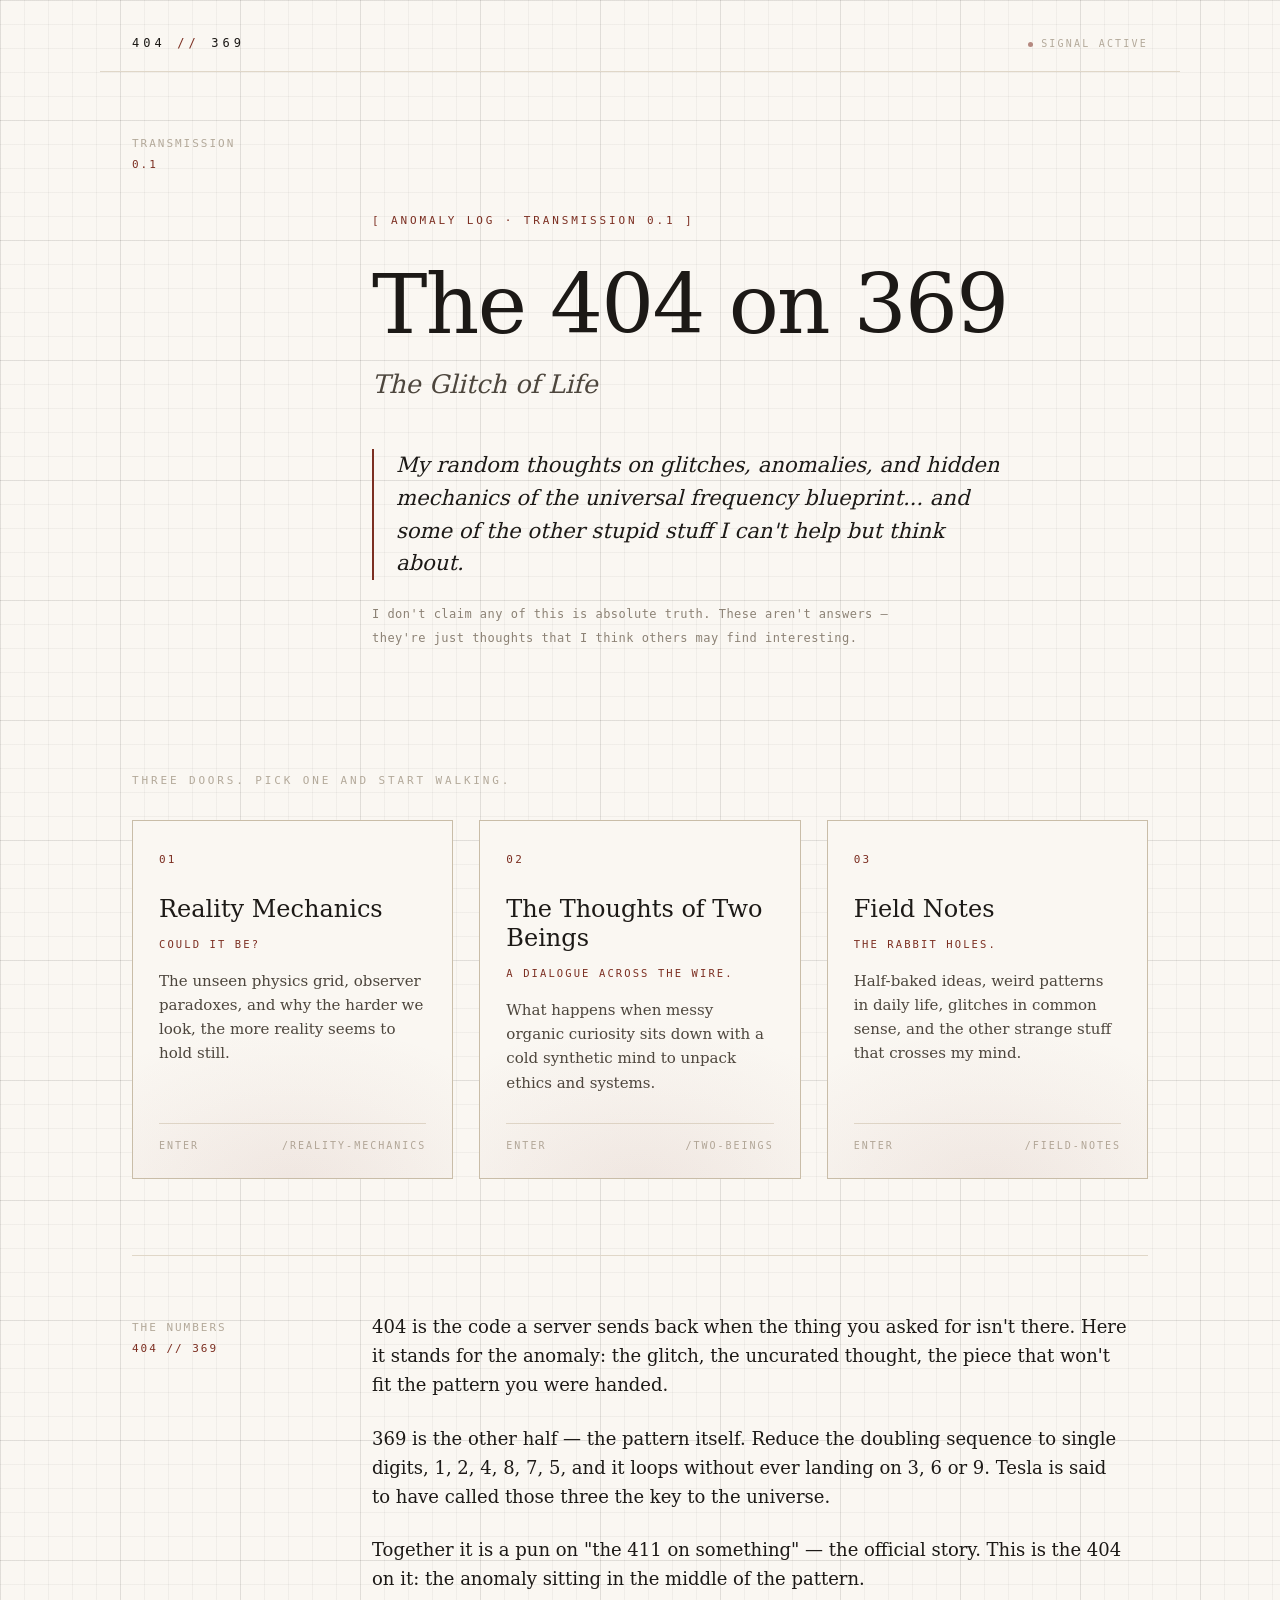
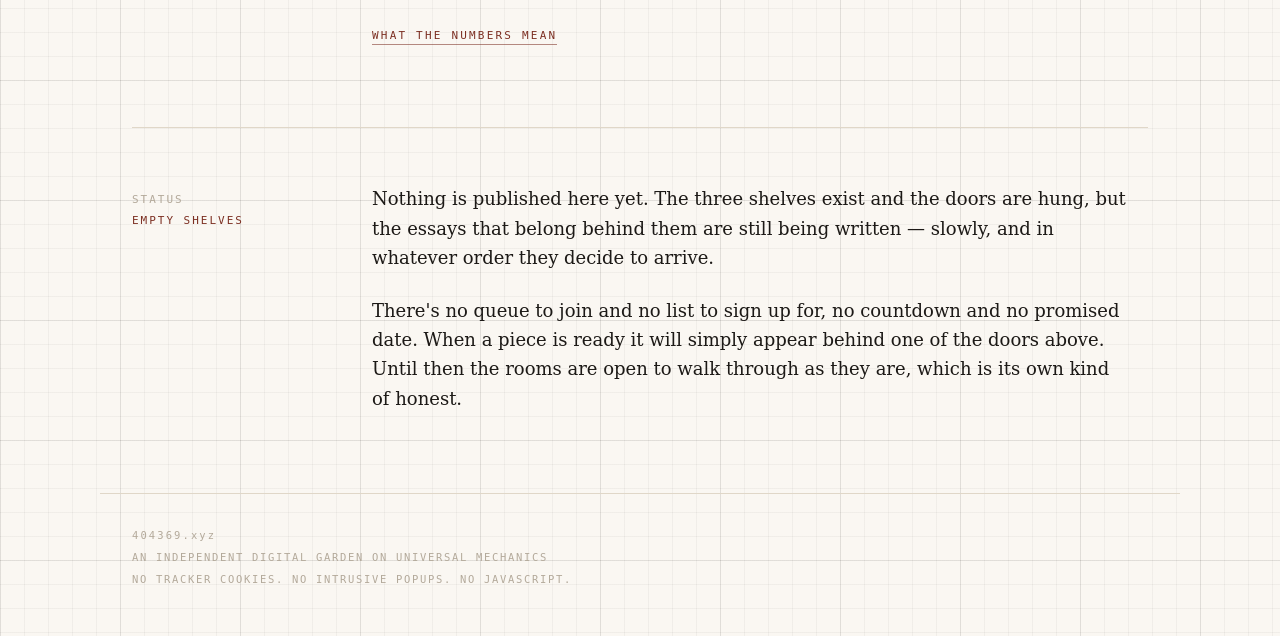
==== commit 773a4dd9: "Make the 411 pun part of explaining the name, not a footnote - the-numbers.html: the pun is introduc" ====
--- a/index.html
+++ b/index.html
@@ -80,6 +80,7 @@
     <div class="prose">
       <p>404 is the code a server sends back when the thing you asked for isn't there. Here it stands for the anomaly: the glitch, the uncurated thought, the piece that won't fit the pattern you were handed.</p>
       <p>369 is the other half — the pattern itself. Reduce the doubling sequence to single digits, 1, 2, 4, 8, 7, 5, and it loops without ever landing on 3, 6 or 9. Tesla is said to have called those three the key to the universe.</p>
+      <p>Together it is a pun on "the 411 on something" — the official story. This is the 404 on it: the anomaly sitting in the middle of the pattern.</p>
       <p><a class="backlink" href="/the-numbers">What the numbers mean</a></p>
     </div>
   </div>
--- a/styles.css
+++ b/styles.css
@@ -397,6 +397,14 @@
   color: var(--ink-ghost);
 }
 
+.standfirst {
+  max-width: 40rem;
+  font-size: 1.08rem;
+  line-height: 1.62;
+  color: var(--ink-soft);
+  margin: 26px 0 0;
+}
+
 .backlink {
   font-family: var(--mono);
   font-size: 11px;
